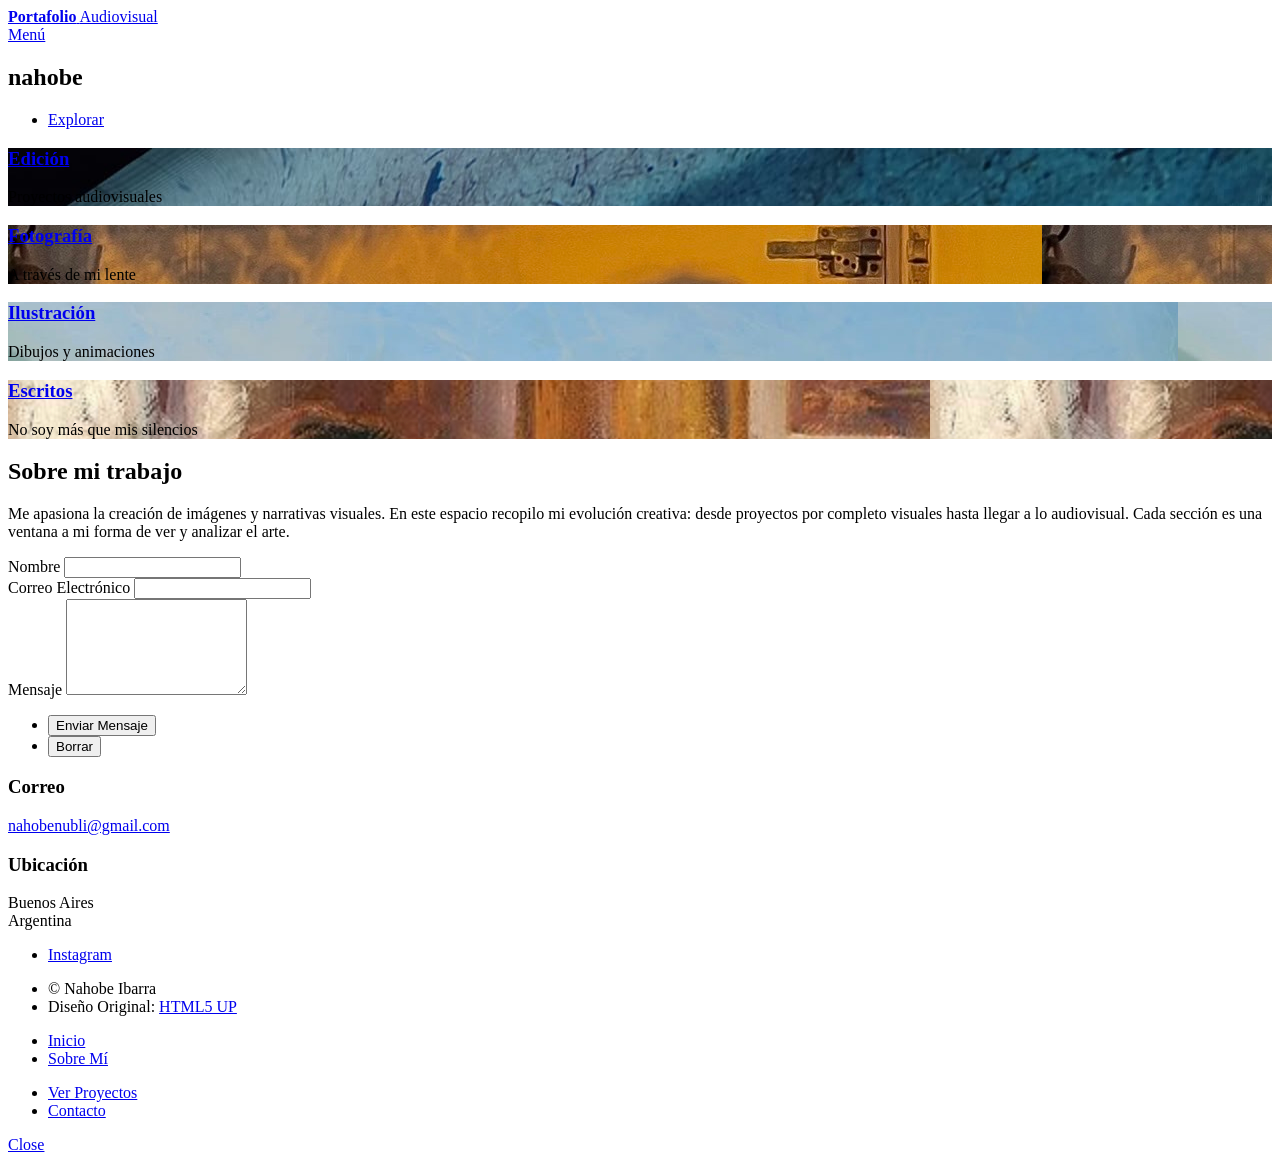
==== index.html @ c8294c48 "arregle formulario de correo" ====
<!DOCTYPE HTML>
<!--
    Forty by HTML5 UP
    html5up.net | @ajlkn
    Free for personal and commercial use under the CCA 3.0 license (html5up.net/license)
-->
<html>
    <head>
        <title>Nahobe - Portafolio</title>
        <meta charset="utf-8" />
        <meta name="viewport" content="width=device-width, initial-scale=1, user-scalable=no" />
        <link rel="stylesheet" href="assets/css/main.css" />
        <noscript><link rel="stylesheet" href="assets/css/noscript.css" /></noscript>
    </head>
    <body class="is-preload">

        <!-- Wrapper -->
            <div id="wrapper">

                <!-- Header -->
                    <header id="header" class="alt">
                        <a href="index.html" class="logo"><strong>Portafolio</strong> <span>Audiovisual</span></a>
                        <nav>
                            <a href="#menu">Menú</a>
                        </nav>
                    </header>

                <!-- Menu -->
                    <nav id="menu">
                        <ul class="links">
                            <li><a href="index.html">Inicio</a></li>
                    
                            <li><a href="sobre_mi.html">Sobre Mí</a></li>
            
                        </ul>
                        <ul class="actions stacked">
                            <li><a href="#" class="button primary fit">Ver Proyectos</a></li>
                            <li><a href="#contact" class="button fit">Contacto</a></li>
                        </ul>
                    </nav>

                <!-- Banner -->
                    <section id="banner" class="major">
                        <div class="inner">
                            <header class="major">
                                <h1>nahobe</h1>
                            </header>
                            <div class="content">
                                <ul class="actions">
                                    <li><a href="#one" class="button next scrolly">Explorar</a></li>
                                </ul>
                            </div>
                        </div>
                    </section>

                <!-- Main -->
                    <div id="main">

                        <!-- One -->
                            <section id="one" class="tiles">
                                <article>
                                    <span class="image">
                                        <img src="images/pic01.jpg" alt="" />
                                    </span>
                                    <header class="major">
                                        <h3><a href="edicion.html" class="link">Edición</a></h3>
                                        <p>Proyectos audiovisuales</p>
                                    </header>
                                </article>
                                <article>
                                    <span class="image">
                                        <img src="images/pic02.jpg" alt="" />
                                    </span>
                                    <header class="major">
                                        <h3><a href="fotografia.html" class="link">Fotografía</a></h3>
                                        <p>A través de mi lente</p>
                                    </header>
                                </article>
                                <article>
                                    <span class="image">
                                        <img src="images/pic03.jpg" alt="" />
                                    </span>
                                    <header class="major">
                                        <h3><a href="ilustracion.html" class="link">Ilustración</a></h3>
                                        <p>Dibujos y animaciones</p>
                                    </header>
                                </article>
                                <article>
                                    <span class="image">
                                        <img src="images/pic04.jpg" alt="" />
                                    </span>
                                    <header class="major">
                                        <h3><a href="escritos.html" class="link">Escritos</a></h3>
                                        <p>No soy más que mis silencios</p>
                                    </header>
                                </article>
                    
                            </section>

                        <!-- Two -->
                            <section id="two">
                                <div class="inner">
                                    <header class="major">
                                        <h2>Sobre mi trabajo</h2>
                                    </header>
                                    <p>Me apasiona la creación de imágenes y narrativas visuales. En este espacio recopilo mi evolución creativa: desde proyectos por completo visuales hasta llegar a lo audiovisual. Cada sección es una ventana a mi forma de ver y analizar el arte.</p>
        
                                </div>
                            </section>

                    </div>

                <!-- Contact -->
                    <section id="contact">
                        <div class="inner">
                            <section>
                                <form method="post" action="https://formsubmit.co/nahobenubli@gmail.com">
                                <form method="post" action="https://formsubmit.co/nahobenubli@gmail.com">
    
    <!-- Esta línea te redirige a tu página web después de enviar el mensaje -->
                                    <input type="hidden" name="_next" value="https://nahobe.github.io/nahobe/index.html">

    <!-- Opcional: Esta línea desactiva el molesto Captcha de "No soy un robot" -->
                                    <input type="hidden" name="_captcha" value="false">
        <!-- El resto de tus campos de Nombre, Correo y Mensaje siguen igual -->
                                    <div class="fields">
                                        <div class="field half">
                                            <label for="name">Nombre</label>
                                            <input type="text" name="name" id="name" />
                                        </div>
                                        <div class="field half">
                                            <label for="email">Correo Electrónico</label>
                                            <input type="text" name="email" id="email" />
                                        </div>
                                        <div class="field">
                                            <label for="message">Mensaje</label>
                                            <textarea name="message" id="message" rows="6"></textarea>
                                        </div>
                                    </div>
                                    <ul class="actions">
                                        <li><input type="submit" value="Enviar Mensaje" class="primary" /></li>
                                        <li><input type="reset" value="Borrar" /></li>
                                    </ul>
                                </form>
                            </section>
                            <section class="split">
                                <section>
                                    <div class="contact-method">
                                        <span class="icon solid alt fa-envelope"></span>
                                        <h3>Correo</h3>
                                        <a href="#">nahobenubli@gmail.com</a>
                                    </div>
                                </section>
                
                                <section>
                                    <div class="contact-method">
                                        <span class="icon solid alt fa-home"></span>
                                        <h3>Ubicación</h3>
                                        <span>Buenos Aires<br />
                                        Argentina</span>
                                    </div>
                                </section>
                            </section>
                        </div>
                    </section>

                <!-- Footer -->
                    <footer id="footer">
                        <div class="inner">
                            <ul class="icons">
                                <li><a href="https://www.instagram.com/bitarchiven" class="icon brands alt fa-instagram"><span class="label">Instagram</span></a></li>
                            
                            </ul>
                            <ul class="copyright">
                                <li>&copy; Nahobe Ibarra</li><li>Diseño Original: <a href="https://html5up.net">HTML5 UP</a></li>
                            </ul>
                        </div>
                    </footer>

            </div>

        <!-- Scripts -->
            <script src="assets/js/jquery.min.js"></script>
            <script src="assets/js/jquery.scrolly.min.js"></script>
            <script src="assets/js/jquery.scrollex.min.js"></script>
            <script src="assets/js/browser.min.js"></script>
            <script src="assets/js/breakpoints.min.js"></script>
            <script src="assets/js/util.js"></script>
            <script src="assets/js/main.js"></script>

    </body>
</html>
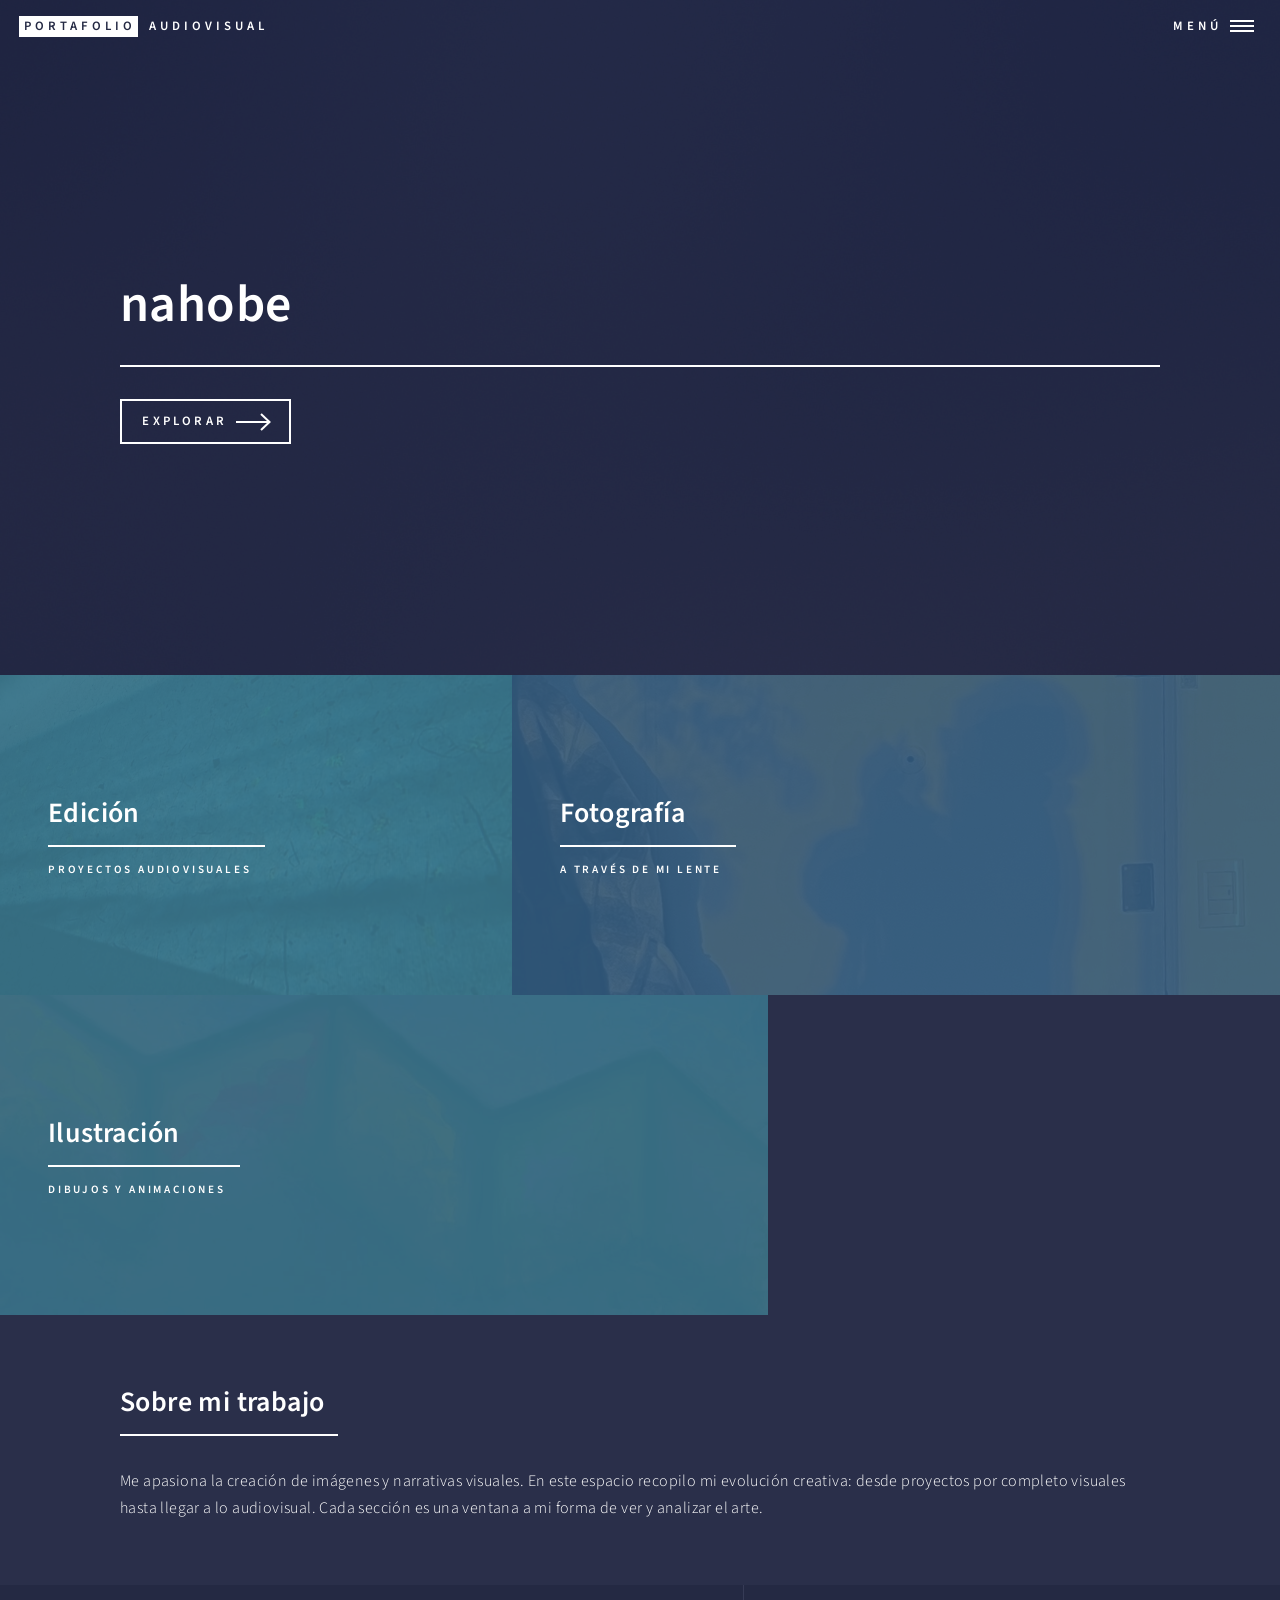
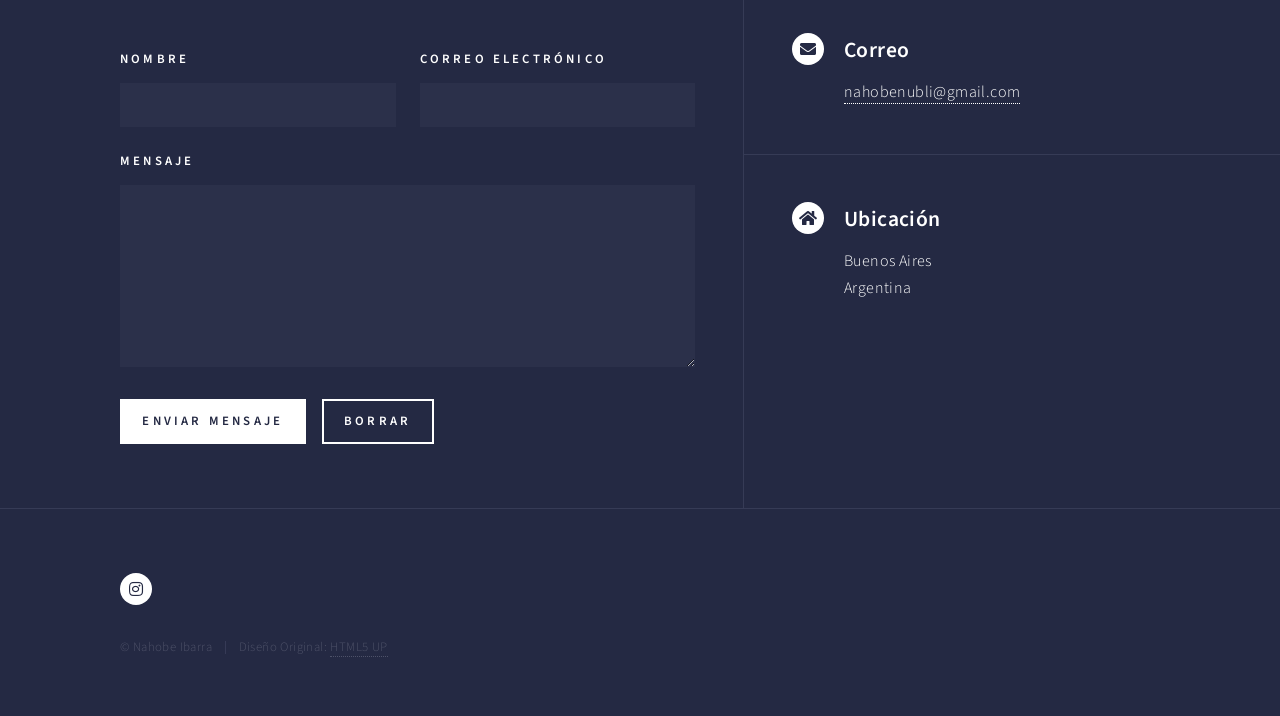
==== commit af1645c2: "Hide Escritos, remove gallery text descriptions, add Drive buttons to Edicion" ====
--- a/index.html
+++ b/index.html
@@ -9,6 +9,17 @@
         <title>Nahobe - Portafolio</title>
         <meta charset="utf-8" />
         <meta name="viewport" content="width=device-width, initial-scale=1, user-scalable=no" />
+                <!-- SEO y Open Graph Meta Tags -->
+        <meta name="description" content="Portafolio audiovisual de Nahobe Ibarra. Explorando la creación de imágenes y narrativas visuales a través de la fotografía, edición, ilustración y escritura." />
+        <meta property="og:title" content="Nahobe - Portafolio Audiovisual" />
+        <meta property="og:description" content="Descubre el trabajo de Nahobe Ibarra: Fotografía, Montaje, Ilustración y Textos personales." />
+        <meta property="og:image" content="https://nahobe.github.io/nahobe/images/banner.jpg" />
+        <meta property="og:url" content="https://nahobe.github.io/nahobe/" />
+        <meta property="og:type" content="website" />
+        <meta name="twitter:card" content="summary_large_image" />
+        <meta name="twitter:title" content="Nahobe - Portafolio" />
+        <meta name="twitter:description" content="Descubre el trabajo audiovisual y artístico de Nahobe Ibarra." />
+        <meta name="twitter:image" content="https://nahobe.github.io/nahobe/images/banner.jpg" />
         <link rel="stylesheet" href="assets/css/main.css" />
         <noscript><link rel="stylesheet" href="assets/css/noscript.css" /></noscript>
     </head>
@@ -85,15 +96,7 @@
                                         <p>Dibujos y animaciones</p>
                                     </header>
                                 </article>
-                                <article>
-                                    <span class="image">
-                                        <img src="images/pic04.jpg" alt="" />
-                                    </span>
-                                    <header class="major">
-                                        <h3><a href="escritos.html" class="link">Escritos</a></h3>
-                                        <p>No soy más que mis silencios</p>
-                                    </header>
-                                </article>
+
                     
                             </section>
 
@@ -115,7 +118,6 @@
                         <div class="inner">
                             <section>
                                 <form method="post" action="https://formsubmit.co/nahobenubli@gmail.com">
-                                <form method="post" action="https://formsubmit.co/nahobenubli@gmail.com">
     
     <!-- Esta línea te redirige a tu página web después de enviar el mensaje -->
                                     <input type="hidden" name="_next" value="https://nahobe.github.io/nahobe/index.html">
@@ -130,7 +132,7 @@
                                         </div>
                                         <div class="field half">
                                             <label for="email">Correo Electrónico</label>
-                                            <input type="text" name="email" id="email" />
+                                            <input type="email" name="email" id="email" />
                                         </div>
                                         <div class="field">
                                             <label for="message">Mensaje</label>
--- a/assets/css/noscript.css
+++ b/assets/css/noscript.css
@@ -0,0 +1,2 @@
+body.is-preload #banner:after{opacity:0.85}body.is-preload #banner>.inner{-moz-filter:none;-webkit-filter:none;-ms-filter:none;filter:none;-moz-transform:none;-webkit-transform:none;-ms-transform:none;transform:none;opacity:1}
+/*# sourceMappingURL=noscript.css.map */
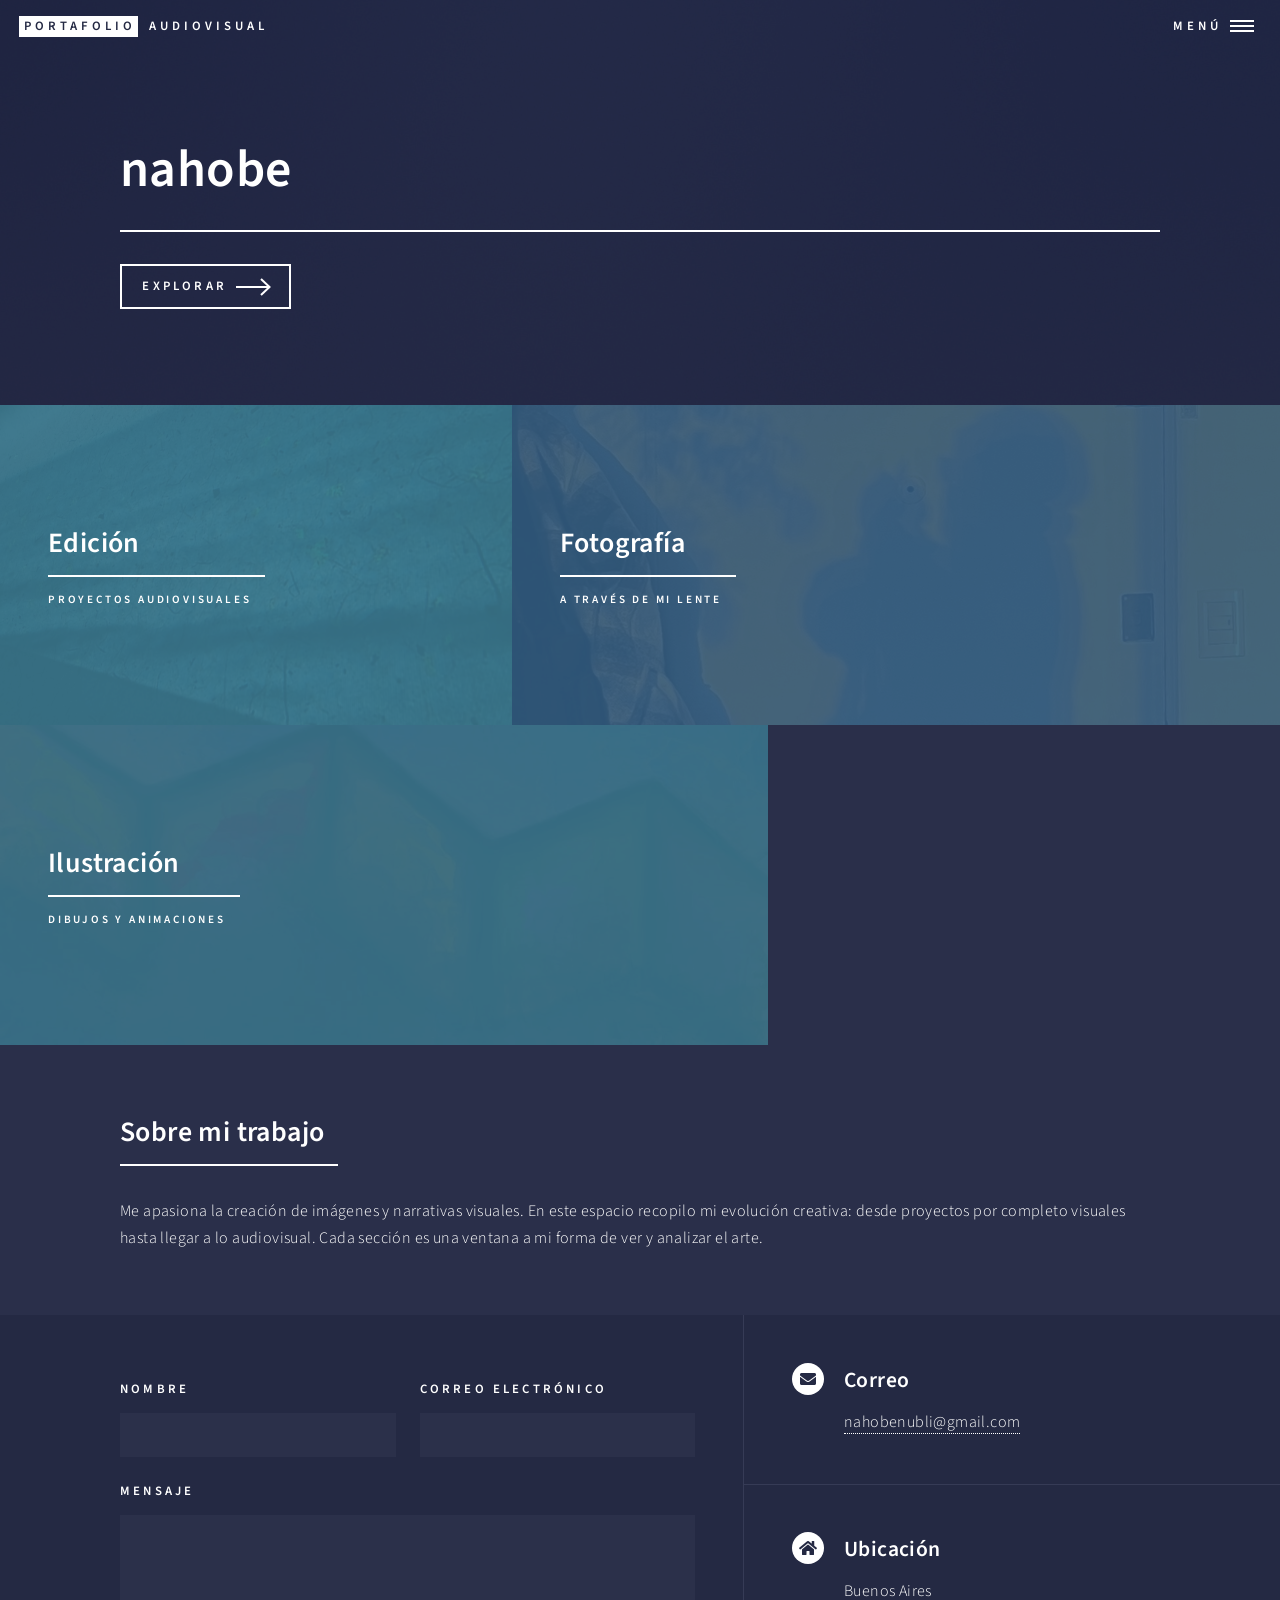
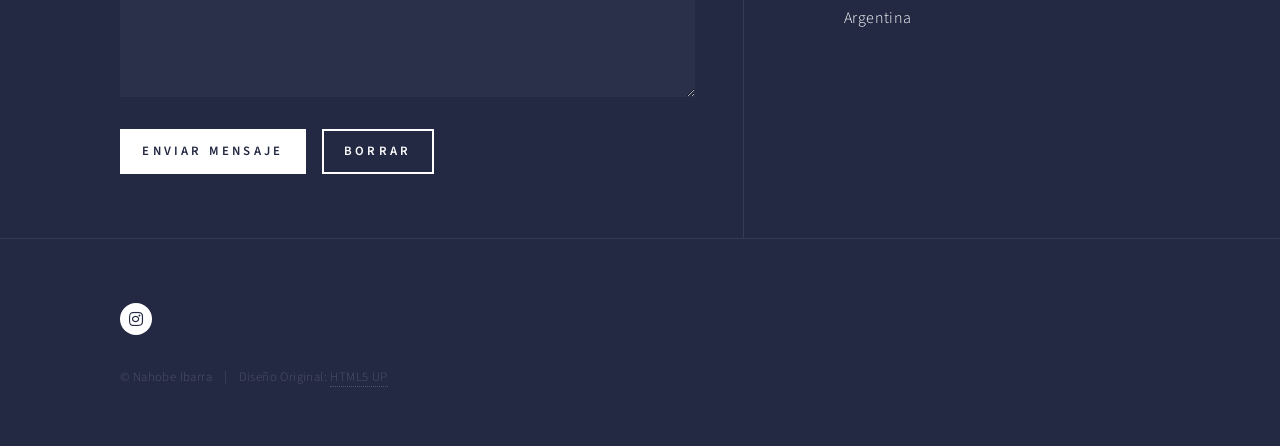
==== commit f4b25f47: "Arreglar navegación, quitar sección Escritos y optimizar imágenes Navegación: - Menú con las tres se" ====
--- a/index.html
+++ b/index.html
@@ -1,194 +1,195 @@
-<!DOCTYPE HTML>
-<!--
-    Forty by HTML5 UP
-    html5up.net | @ajlkn
-    Free for personal and commercial use under the CCA 3.0 license (html5up.net/license)
--->
-<html>
-    <head>
-        <title>Nahobe - Portafolio</title>
-        <meta charset="utf-8" />
-        <meta name="viewport" content="width=device-width, initial-scale=1, user-scalable=no" />
-                <!-- SEO y Open Graph Meta Tags -->
-        <meta name="description" content="Portafolio audiovisual de Nahobe Ibarra. Explorando la creación de imágenes y narrativas visuales a través de la fotografía, edición, ilustración y escritura." />
-        <meta property="og:title" content="Nahobe - Portafolio Audiovisual" />
-        <meta property="og:description" content="Descubre el trabajo de Nahobe Ibarra: Fotografía, Montaje, Ilustración y Textos personales." />
-        <meta property="og:image" content="https://nahobe.github.io/nahobe/images/banner.jpg" />
-        <meta property="og:url" content="https://nahobe.github.io/nahobe/" />
-        <meta property="og:type" content="website" />
-        <meta name="twitter:card" content="summary_large_image" />
-        <meta name="twitter:title" content="Nahobe - Portafolio" />
-        <meta name="twitter:description" content="Descubre el trabajo audiovisual y artístico de Nahobe Ibarra." />
-        <meta name="twitter:image" content="https://nahobe.github.io/nahobe/images/banner.jpg" />
-        <link rel="stylesheet" href="assets/css/main.css" />
-        <noscript><link rel="stylesheet" href="assets/css/noscript.css" /></noscript>
-    </head>
-    <body class="is-preload">
-
-        <!-- Wrapper -->
-            <div id="wrapper">
-
-                <!-- Header -->
-                    <header id="header" class="alt">
-                        <a href="index.html" class="logo"><strong>Portafolio</strong> <span>Audiovisual</span></a>
-                        <nav>
-                            <a href="#menu">Menú</a>
-                        </nav>
-                    </header>
-
-                <!-- Menu -->
-                    <nav id="menu">
-                        <ul class="links">
-                            <li><a href="index.html">Inicio</a></li>
-                    
-                            <li><a href="sobre_mi.html">Sobre Mí</a></li>
-            
-                        </ul>
-                        <ul class="actions stacked">
-                            <li><a href="#" class="button primary fit">Ver Proyectos</a></li>
-                            <li><a href="#contact" class="button fit">Contacto</a></li>
-                        </ul>
-                    </nav>
-
-                <!-- Banner -->
-                    <section id="banner" class="major">
-                        <div class="inner">
-                            <header class="major">
-                                <h1>nahobe</h1>
-                            </header>
-                            <div class="content">
-                                <ul class="actions">
-                                    <li><a href="#one" class="button next scrolly">Explorar</a></li>
-                                </ul>
-                            </div>
-                        </div>
-                    </section>
-
-                <!-- Main -->
-                    <div id="main">
-
-                        <!-- One -->
-                            <section id="one" class="tiles">
-                                <article>
-                                    <span class="image">
-                                        <img src="images/pic01.jpg" alt="" />
-                                    </span>
-                                    <header class="major">
-                                        <h3><a href="edicion.html" class="link">Edición</a></h3>
-                                        <p>Proyectos audiovisuales</p>
-                                    </header>
-                                </article>
-                                <article>
-                                    <span class="image">
-                                        <img src="images/pic02.jpg" alt="" />
-                                    </span>
-                                    <header class="major">
-                                        <h3><a href="fotografia.html" class="link">Fotografía</a></h3>
-                                        <p>A través de mi lente</p>
-                                    </header>
-                                </article>
-                                <article>
-                                    <span class="image">
-                                        <img src="images/pic03.jpg" alt="" />
-                                    </span>
-                                    <header class="major">
-                                        <h3><a href="ilustracion.html" class="link">Ilustración</a></h3>
-                                        <p>Dibujos y animaciones</p>
-                                    </header>
-                                </article>
-
-                    
-                            </section>
-
-                        <!-- Two -->
-                            <section id="two">
-                                <div class="inner">
-                                    <header class="major">
-                                        <h2>Sobre mi trabajo</h2>
-                                    </header>
-                                    <p>Me apasiona la creación de imágenes y narrativas visuales. En este espacio recopilo mi evolución creativa: desde proyectos por completo visuales hasta llegar a lo audiovisual. Cada sección es una ventana a mi forma de ver y analizar el arte.</p>
-        
-                                </div>
-                            </section>
-
-                    </div>
-
-                <!-- Contact -->
-                    <section id="contact">
-                        <div class="inner">
-                            <section>
-                                <form method="post" action="https://formsubmit.co/nahobenubli@gmail.com">
-    
-    <!-- Esta línea te redirige a tu página web después de enviar el mensaje -->
-                                    <input type="hidden" name="_next" value="https://nahobe.github.io/nahobe/index.html">
-
-    <!-- Opcional: Esta línea desactiva el molesto Captcha de "No soy un robot" -->
-                                    <input type="hidden" name="_captcha" value="false">
-        <!-- El resto de tus campos de Nombre, Correo y Mensaje siguen igual -->
-                                    <div class="fields">
-                                        <div class="field half">
-                                            <label for="name">Nombre</label>
-                                            <input type="text" name="name" id="name" />
-                                        </div>
-                                        <div class="field half">
-                                            <label for="email">Correo Electrónico</label>
-                                            <input type="email" name="email" id="email" />
-                                        </div>
-                                        <div class="field">
-                                            <label for="message">Mensaje</label>
-                                            <textarea name="message" id="message" rows="6"></textarea>
-                                        </div>
-                                    </div>
-                                    <ul class="actions">
-                                        <li><input type="submit" value="Enviar Mensaje" class="primary" /></li>
-                                        <li><input type="reset" value="Borrar" /></li>
-                                    </ul>
-                                </form>
-                            </section>
-                            <section class="split">
-                                <section>
-                                    <div class="contact-method">
-                                        <span class="icon solid alt fa-envelope"></span>
-                                        <h3>Correo</h3>
-                                        <a href="#">nahobenubli@gmail.com</a>
-                                    </div>
-                                </section>
-                
-                                <section>
-                                    <div class="contact-method">
-                                        <span class="icon solid alt fa-home"></span>
-                                        <h3>Ubicación</h3>
-                                        <span>Buenos Aires<br />
-                                        Argentina</span>
-                                    </div>
-                                </section>
-                            </section>
-                        </div>
-                    </section>
-
-                <!-- Footer -->
-                    <footer id="footer">
-                        <div class="inner">
-                            <ul class="icons">
-                                <li><a href="https://www.instagram.com/bitarchiven" class="icon brands alt fa-instagram"><span class="label">Instagram</span></a></li>
-                            
-                            </ul>
-                            <ul class="copyright">
-                                <li>&copy; Nahobe Ibarra</li><li>Diseño Original: <a href="https://html5up.net">HTML5 UP</a></li>
-                            </ul>
-                        </div>
-                    </footer>
-
-            </div>
-
-        <!-- Scripts -->
-            <script src="assets/js/jquery.min.js"></script>
-            <script src="assets/js/jquery.scrolly.min.js"></script>
-            <script src="assets/js/jquery.scrollex.min.js"></script>
-            <script src="assets/js/browser.min.js"></script>
-            <script src="assets/js/breakpoints.min.js"></script>
-            <script src="assets/js/util.js"></script>
-            <script src="assets/js/main.js"></script>
-
-    </body>
+<!DOCTYPE HTML>
+<!--
+    Forty by HTML5 UP
+    html5up.net | @ajlkn
+    Free for personal and commercial use under the CCA 3.0 license (html5up.net/license)
+-->
+<html>
+    <head>
+        <title>Nahobe - Portafolio</title>
+        <meta charset="utf-8" />
+        <meta name="viewport" content="width=device-width, initial-scale=1, user-scalable=no" />
+                <!-- SEO y Open Graph Meta Tags -->
+        <meta name="description" content="Portafolio audiovisual de Nahobe Ibarra. Explorando la creación de imágenes y narrativas visuales a través de la fotografía, edición e ilustración." />
+        <meta property="og:title" content="Nahobe - Portafolio Audiovisual" />
+        <meta property="og:description" content="Descubre el trabajo de Nahobe Ibarra: Fotografía, Montaje e Ilustración." />
+        <meta property="og:image" content="https://nahobe.github.io/nahobe/images/banner.jpg" />
+        <meta property="og:url" content="https://nahobe.github.io/nahobe/" />
+        <meta property="og:type" content="website" />
+        <meta name="twitter:card" content="summary_large_image" />
+        <meta name="twitter:title" content="Nahobe - Portafolio" />
+        <meta name="twitter:description" content="Descubre el trabajo audiovisual y artístico de Nahobe Ibarra." />
+        <meta name="twitter:image" content="https://nahobe.github.io/nahobe/images/banner.jpg" />
+        <link rel="stylesheet" href="assets/css/main.css" />
+        <noscript><link rel="stylesheet" href="assets/css/noscript.css" /></noscript>
+    </head>
+    <body class="is-preload">
+
+        <!-- Wrapper -->
+            <div id="wrapper">
+
+                <!-- Header -->
+                    <header id="header" class="alt">
+                        <a href="index.html" class="logo"><strong>Portafolio</strong> <span>Audiovisual</span></a>
+                        <nav>
+                            <a href="#menu">Menú</a>
+                        </nav>
+                    </header>
+
+                <!-- Menu -->
+                    <nav id="menu">
+                        <ul class="links">
+                            <li><a href="index.html">Inicio</a></li>
+                            <li><a href="edicion.html">Edición</a></li>
+                            <li><a href="fotografia.html">Fotografía</a></li>
+                            <li><a href="ilustracion.html">Ilustración</a></li>
+                            <li><a href="sobre_mi.html">Sobre Mí</a></li>
+                        </ul>
+                        <ul class="actions stacked">
+                            <li><a href="#one" class="button primary fit">Ver Proyectos</a></li>
+                            <li><a href="#contact" class="button fit">Contacto</a></li>
+                        </ul>
+                    </nav>
+
+                <!-- Banner -->
+                    <section id="banner" class="major">
+                        <div class="inner">
+                            <header class="major">
+                                <h1>nahobe</h1>
+                            </header>
+                            <div class="content">
+                                <ul class="actions">
+                                    <li><a href="#one" class="button next scrolly">Explorar</a></li>
+                                </ul>
+                            </div>
+                        </div>
+                    </section>
+
+                <!-- Main -->
+                    <div id="main">
+
+                        <!-- One -->
+                            <section id="one" class="tiles">
+                                <article>
+                                    <span class="image">
+                                        <img loading="lazy" src="images/pic01.jpg" alt="" />
+                                    </span>
+                                    <header class="major">
+                                        <h3><a href="edicion.html" class="link">Edición</a></h3>
+                                        <p>Proyectos audiovisuales</p>
+                                    </header>
+                                </article>
+                                <article>
+                                    <span class="image">
+                                        <img loading="lazy" src="images/pic02.jpg" alt="" />
+                                    </span>
+                                    <header class="major">
+                                        <h3><a href="fotografia.html" class="link">Fotografía</a></h3>
+                                        <p>A través de mi lente</p>
+                                    </header>
+                                </article>
+                                <article>
+                                    <span class="image">
+                                        <img loading="lazy" src="images/pic03.jpg" alt="" />
+                                    </span>
+                                    <header class="major">
+                                        <h3><a href="ilustracion.html" class="link">Ilustración</a></h3>
+                                        <p>Dibujos y animaciones</p>
+                                    </header>
+                                </article>
+
+                    
+                            </section>
+
+                        <!-- Two -->
+                            <section id="two">
+                                <div class="inner">
+                                    <header class="major">
+                                        <h2>Sobre mi trabajo</h2>
+                                    </header>
+                                    <p>Me apasiona la creación de imágenes y narrativas visuales. En este espacio recopilo mi evolución creativa: desde proyectos por completo visuales hasta llegar a lo audiovisual. Cada sección es una ventana a mi forma de ver y analizar el arte.</p>
+        
+                                </div>
+                            </section>
+
+                    </div>
+
+                <!-- Contact -->
+                    <section id="contact">
+                        <div class="inner">
+                            <section>
+                                <form method="post" action="https://formsubmit.co/nahobenubli@gmail.com">
+    
+    <!-- Esta línea te redirige a tu página web después de enviar el mensaje -->
+                                    <input type="hidden" name="_next" value="https://nahobe.github.io/nahobe/index.html">
+
+    <!-- Opcional: Esta línea desactiva el molesto Captcha de "No soy un robot" -->
+                                    <input type="hidden" name="_captcha" value="false">
+        <!-- El resto de tus campos de Nombre, Correo y Mensaje siguen igual -->
+                                    <div class="fields">
+                                        <div class="field half">
+                                            <label for="name">Nombre</label>
+                                            <input type="text" name="name" id="name" />
+                                        </div>
+                                        <div class="field half">
+                                            <label for="email">Correo Electrónico</label>
+                                            <input type="email" name="email" id="email" />
+                                        </div>
+                                        <div class="field">
+                                            <label for="message">Mensaje</label>
+                                            <textarea name="message" id="message" rows="6"></textarea>
+                                        </div>
+                                    </div>
+                                    <ul class="actions">
+                                        <li><input type="submit" value="Enviar Mensaje" class="primary" /></li>
+                                        <li><input type="reset" value="Borrar" /></li>
+                                    </ul>
+                                </form>
+                            </section>
+                            <section class="split">
+                                <section>
+                                    <div class="contact-method">
+                                        <span class="icon solid alt fa-envelope"></span>
+                                        <h3>Correo</h3>
+                                        <a href="mailto:nahobenubli@gmail.com">nahobenubli@gmail.com</a>
+                                    </div>
+                                </section>
+                
+                                <section>
+                                    <div class="contact-method">
+                                        <span class="icon solid alt fa-home"></span>
+                                        <h3>Ubicación</h3>
+                                        <span>Buenos Aires<br />
+                                        Argentina</span>
+                                    </div>
+                                </section>
+                            </section>
+                        </div>
+                    </section>
+
+                <!-- Footer -->
+                    <footer id="footer">
+                        <div class="inner">
+                            <ul class="icons">
+                                <li><a href="https://www.instagram.com/bitarchiven" class="icon brands alt fa-instagram"><span class="label">Instagram</span></a></li>
+                            
+                            </ul>
+                            <ul class="copyright">
+                                <li>&copy; Nahobe Ibarra</li><li>Diseño Original: <a href="https://html5up.net">HTML5 UP</a></li>
+                            </ul>
+                        </div>
+                    </footer>
+
+            </div>
+
+        <!-- Scripts -->
+            <script src="assets/js/jquery.min.js"></script>
+            <script src="assets/js/jquery.scrolly.min.js"></script>
+            <script src="assets/js/jquery.scrollex.min.js"></script>
+            <script src="assets/js/browser.min.js"></script>
+            <script src="assets/js/breakpoints.min.js"></script>
+            <script src="assets/js/util.js"></script>
+            <script src="assets/js/main.js"></script>
+
+    </body>
 </html>
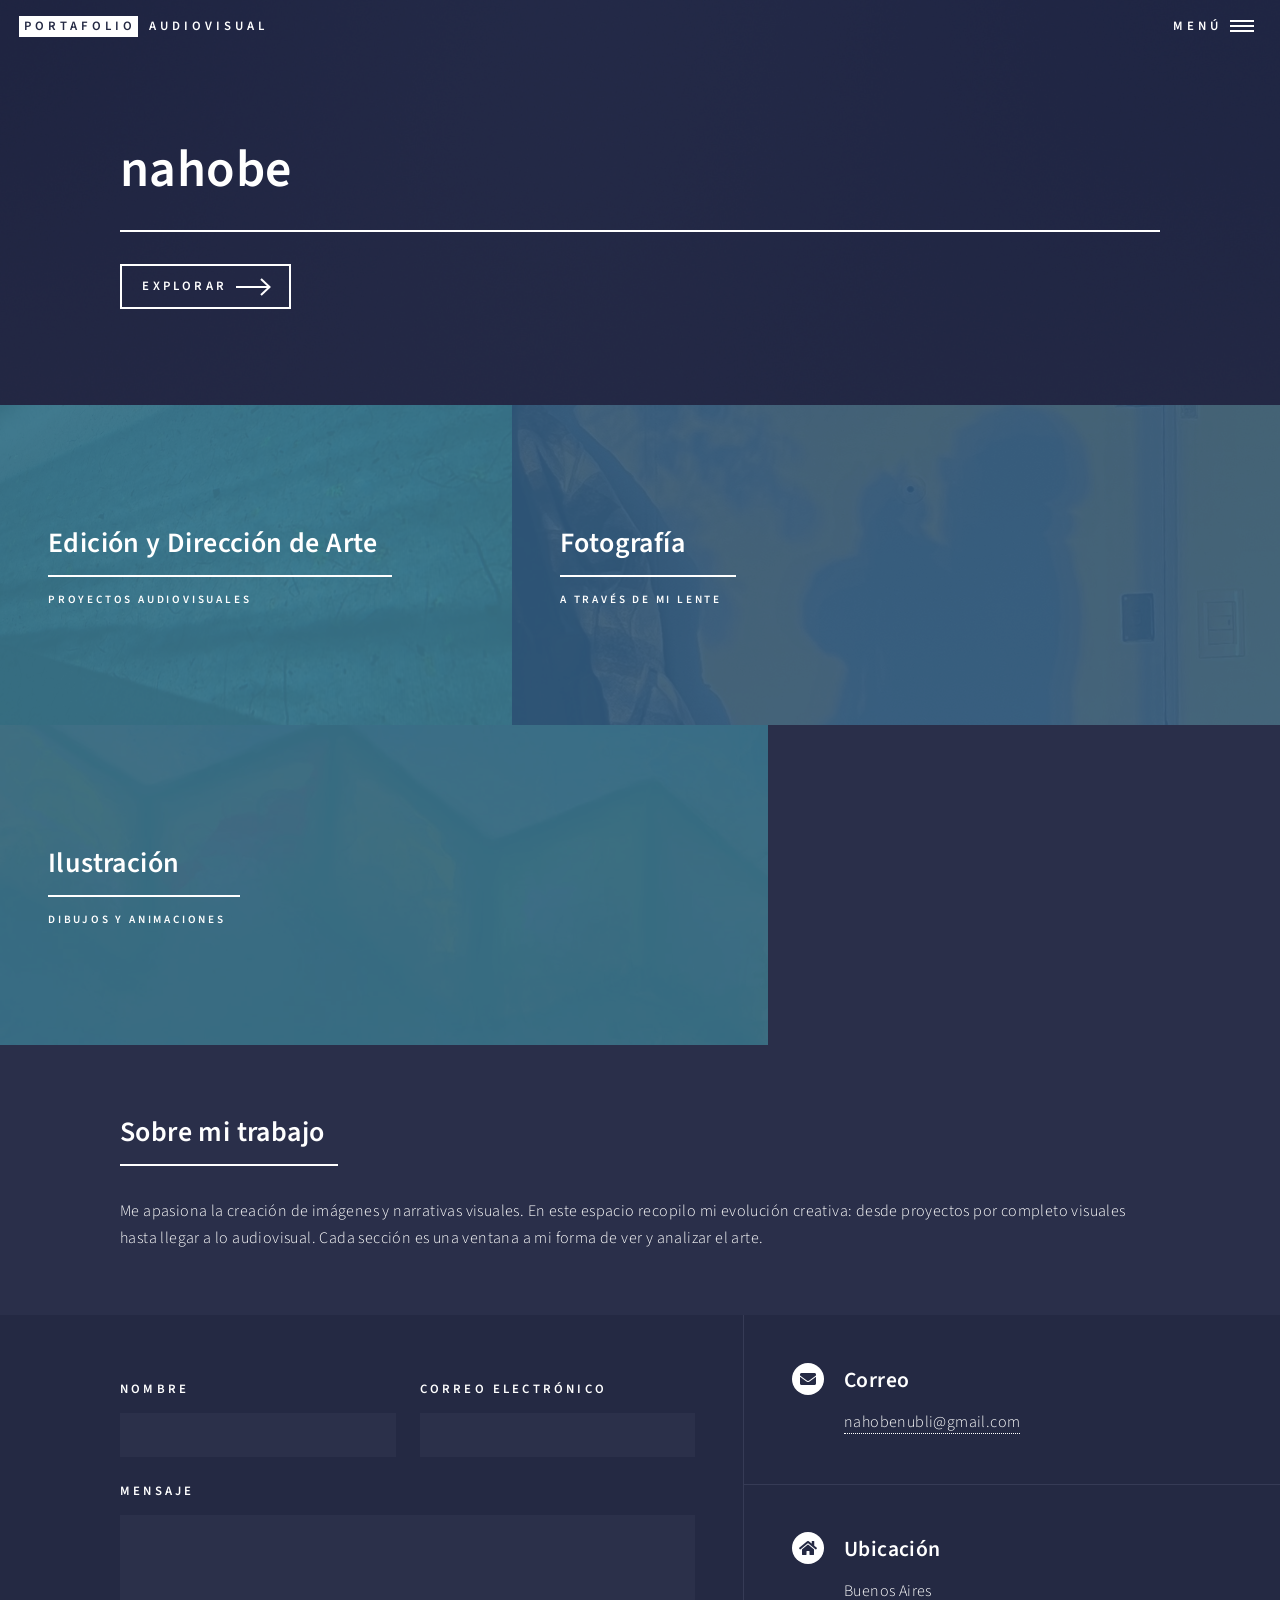
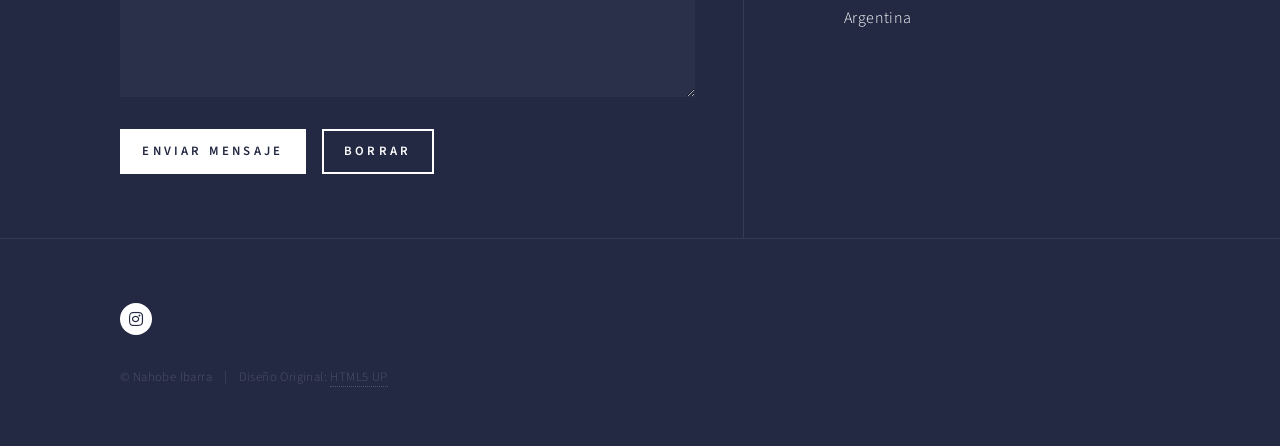
==== commit 0b9a87c5: "Actualiza sección de edición y dirección de arte con videos de Vimeo" ====
--- a/index.html
+++ b/index.html
@@ -4,23 +4,27 @@
     html5up.net | @ajlkn
     Free for personal and commercial use under the CCA 3.0 license (html5up.net/license)
 -->
-<html>
+<html lang="es">
     <head>
-        <title>Nahobe - Portafolio</title>
+        <title>Nahobe Ibarra — Portafolio Audiovisual</title>
         <meta charset="utf-8" />
-        <meta name="viewport" content="width=device-width, initial-scale=1, user-scalable=no" />
+        <meta name="viewport" content="width=device-width, initial-scale=1" />
                 <!-- SEO y Open Graph Meta Tags -->
-        <meta name="description" content="Portafolio audiovisual de Nahobe Ibarra. Explorando la creación de imágenes y narrativas visuales a través de la fotografía, edición e ilustración." />
-        <meta property="og:title" content="Nahobe - Portafolio Audiovisual" />
-        <meta property="og:description" content="Descubre el trabajo de Nahobe Ibarra: Fotografía, Montaje e Ilustración." />
+        <meta name="description" content="Portafolio audiovisual de Nahobe Ibarra: edición, fotografía e ilustración. La creación de imágenes y narrativas visuales." />
+        <meta property="og:title" content="Nahobe Ibarra — Portafolio Audiovisual" />
+        <meta property="og:description" content="Portafolio audiovisual de Nahobe Ibarra: edición, fotografía e ilustración. La creación de imágenes y narrativas visuales." />
         <meta property="og:image" content="https://nahobe.github.io/nahobe/images/banner.jpg" />
         <meta property="og:url" content="https://nahobe.github.io/nahobe/" />
         <meta property="og:type" content="website" />
         <meta name="twitter:card" content="summary_large_image" />
-        <meta name="twitter:title" content="Nahobe - Portafolio" />
-        <meta name="twitter:description" content="Descubre el trabajo audiovisual y artístico de Nahobe Ibarra." />
+        <meta name="twitter:title" content="Nahobe Ibarra — Portafolio Audiovisual" />
+        <meta name="twitter:description" content="Portafolio audiovisual de Nahobe Ibarra: edición, fotografía e ilustración. La creación de imágenes y narrativas visuales." />
         <meta name="twitter:image" content="https://nahobe.github.io/nahobe/images/banner.jpg" />
+        <link rel="icon" href="favicon.svg" type="image/svg+xml" />
+        <link rel="alternate icon" href="favicon.png" sizes="32x32" />
+        <link rel="apple-touch-icon" href="apple-touch-icon.png" />
         <link rel="stylesheet" href="assets/css/main.css" />
+        <link rel="stylesheet" href="assets/css/personalizado.css" />
         <noscript><link rel="stylesheet" href="assets/css/noscript.css" /></noscript>
     </head>
     <body class="is-preload">
@@ -40,7 +44,7 @@
                     <nav id="menu">
                         <ul class="links">
                             <li><a href="index.html">Inicio</a></li>
-                            <li><a href="edicion.html">Edición</a></li>
+                            <li><a href="edicion.html">Edición y Dirección de Arte</a></li>
                             <li><a href="fotografia.html">Fotografía</a></li>
                             <li><a href="ilustracion.html">Ilustración</a></li>
                             <li><a href="sobre_mi.html">Sobre Mí</a></li>
@@ -72,16 +76,16 @@
                             <section id="one" class="tiles">
                                 <article>
                                     <span class="image">
-                                        <img loading="lazy" src="images/pic01.jpg" alt="" />
+                                        <img loading="lazy" src="images/pic01.jpg" alt="Fotograma de un proyecto de edición" />
                                     </span>
                                     <header class="major">
-                                        <h3><a href="edicion.html" class="link">Edición</a></h3>
+                                        <h3><a href="edicion.html" class="link">Edición y Dirección de Arte</a></h3>
                                         <p>Proyectos audiovisuales</p>
                                     </header>
                                 </article>
                                 <article>
                                     <span class="image">
-                                        <img loading="lazy" src="images/pic02.jpg" alt="" />
+                                        <img loading="lazy" src="images/pic02.jpg" alt="Fotografía del portafolio" />
                                     </span>
                                     <header class="major">
                                         <h3><a href="fotografia.html" class="link">Fotografía</a></h3>
@@ -90,7 +94,7 @@
                                 </article>
                                 <article>
                                     <span class="image">
-                                        <img loading="lazy" src="images/pic03.jpg" alt="" />
+                                        <img loading="lazy" src="images/pic03.jpg" alt="Ilustración del portafolio" />
                                     </span>
                                     <header class="major">
                                         <h3><a href="ilustracion.html" class="link">Ilustración</a></h3>
--- a/assets/css/personalizado.css
+++ b/assets/css/personalizado.css
@@ -0,0 +1,75 @@
+/* Ajustes propios del sitio.
+   No editar assets/css/main.css: se genera desde assets/sass y se pisa al recompilar. */
+
+/* El template define .image img { display: block } sin límite de ancho, así que
+   una foto se dibuja a su tamaño natural y estira la página. Red de seguridad
+   para cualquier imagen dentro de un .image que sea un bloque. */
+.image img {
+	max-width: 100%;
+	height: auto;
+}
+
+/* Reproductor destacado de la sección Edición. */
+#main > .featured-video > .inner {
+	max-width: 90em;
+	width: calc(100% - 4em);
+}
+
+.featured-video .video-wrapper {
+	background: #1f2338;
+	box-shadow: 0 1em 2em rgba(0, 0, 0, 0.2);
+	margin-left: auto;
+	margin-right: auto;
+	position: relative;
+	padding-bottom: 56.25%;
+	height: 0;
+	overflow: hidden;
+}
+
+.featured-video .video-wrapper iframe {
+	border: 0;
+	height: 100%;
+	left: 0;
+	position: absolute;
+	top: 0;
+	width: 100%;
+}
+
+.featured-video .actions {
+	margin-top: 1.5em;
+}
+
+@media screen and (max-width: 736px) {
+	#main > .featured-video > .inner {
+		width: calc(100% - 2em);
+	}
+}
+
+/* --- Foto de perfil de Sobre Mí ---
+   El .image del template es inline-block y se ajusta al contenido, con lo cual
+   un max-width en porcentaje sobre la imagen se resuelve de forma circular y no
+   la limita. Por eso el span lleva display:block y un ancho definido. */
+.perfil {
+	display: block;
+	max-width: 250px;
+}
+
+.perfil img {
+	display: block;
+	width: 100%;
+	height: auto;
+	border-radius: 8px;
+}
+
+@media screen and (max-width: 736px) {
+
+	/* Flotada dejaba renglones de una sola palabra junto a la foto.
+	   En pantallas angostas va centrada y el texto debajo. */
+	.perfil.image.left {
+		float: none;
+		margin: 0 auto 1.5em auto;
+		max-width: 220px;
+		top: 0;
+	}
+
+}
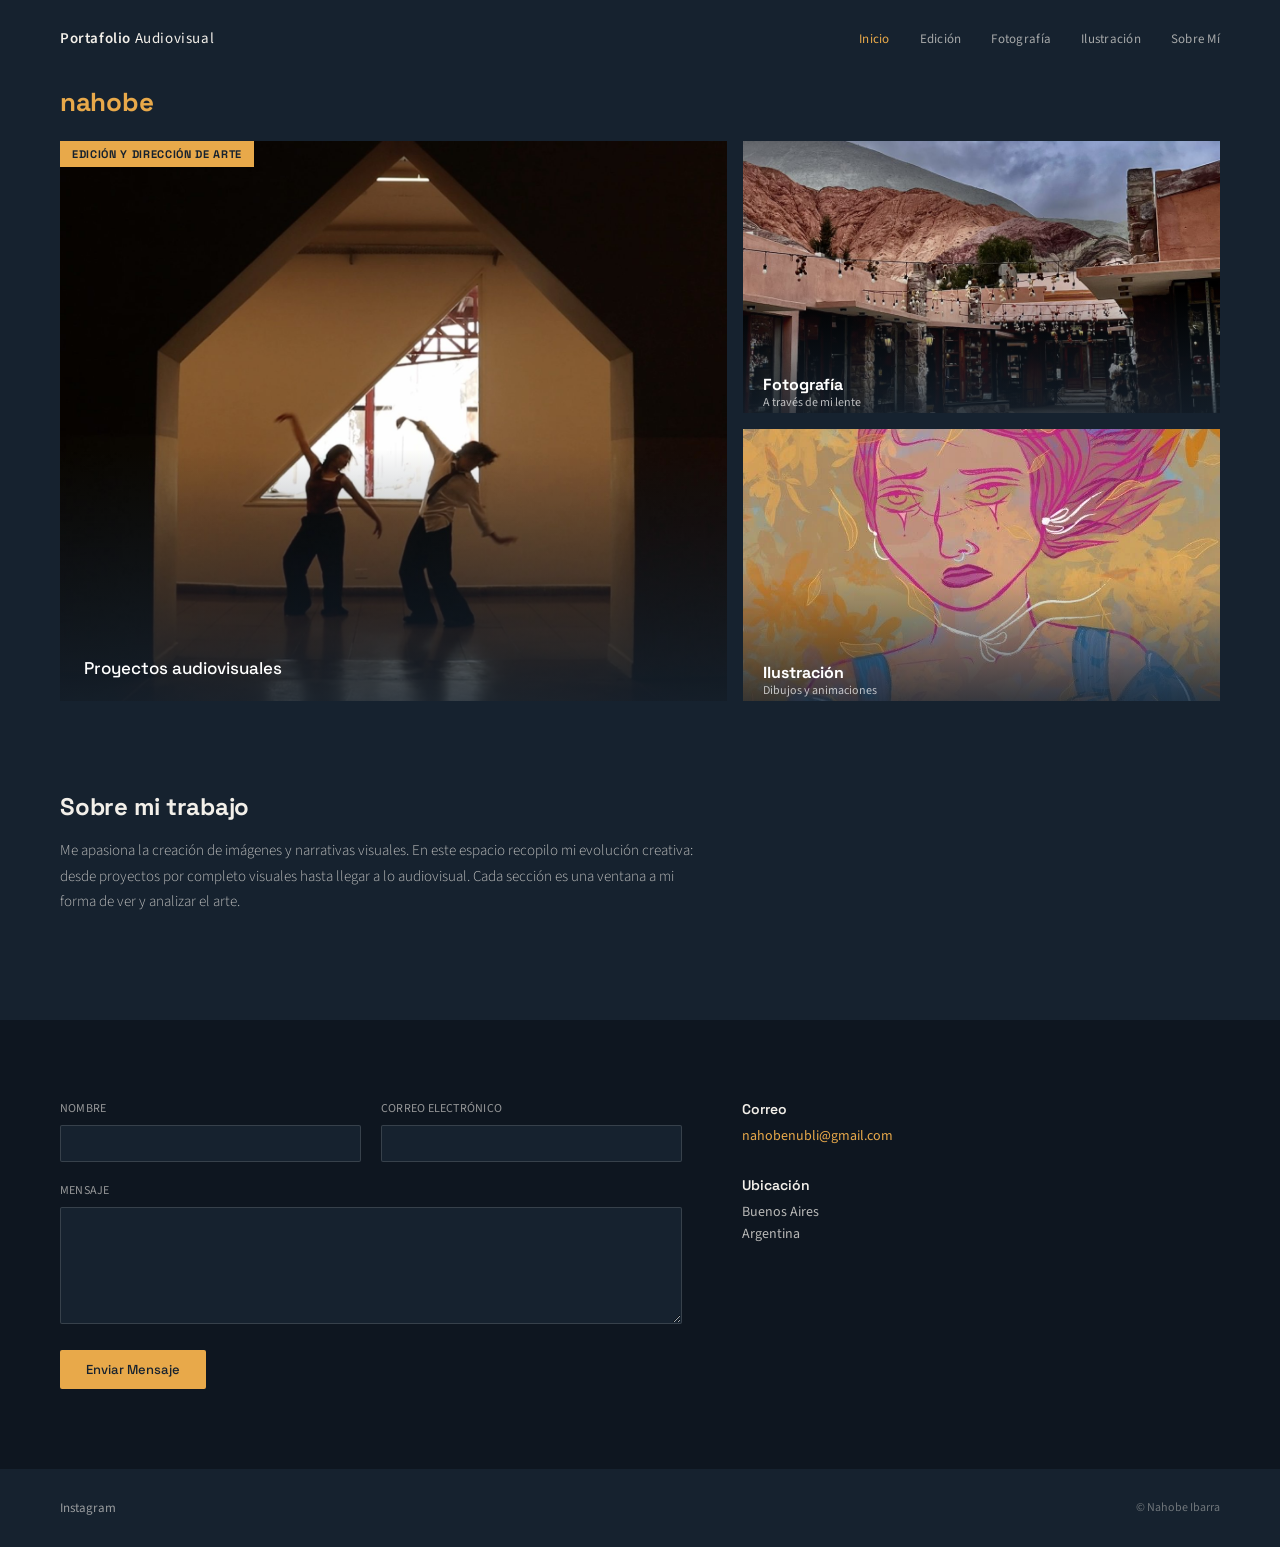
==== commit 4a6d7330: "Rediseñar el sitio con nueva dirección visual (grid asimétrico, fondo azul marino) Integra el redise" ====
--- a/index.html
+++ b/index.html
@@ -1,199 +1,110 @@
-<!DOCTYPE HTML>
-<!--
-    Forty by HTML5 UP
-    html5up.net | @ajlkn
-    Free for personal and commercial use under the CCA 3.0 license (html5up.net/license)
--->
+<!DOCTYPE html>
 <html lang="es">
-    <head>
-        <title>Nahobe Ibarra — Portafolio Audiovisual</title>
-        <meta charset="utf-8" />
-        <meta name="viewport" content="width=device-width, initial-scale=1" />
-                <!-- SEO y Open Graph Meta Tags -->
-        <meta name="description" content="Portafolio audiovisual de Nahobe Ibarra: edición, fotografía e ilustración. La creación de imágenes y narrativas visuales." />
-        <meta property="og:title" content="Nahobe Ibarra — Portafolio Audiovisual" />
-        <meta property="og:description" content="Portafolio audiovisual de Nahobe Ibarra: edición, fotografía e ilustración. La creación de imágenes y narrativas visuales." />
-        <meta property="og:image" content="https://nahobe.github.io/nahobe/images/banner.jpg" />
-        <meta property="og:url" content="https://nahobe.github.io/nahobe/" />
-        <meta property="og:type" content="website" />
-        <meta name="twitter:card" content="summary_large_image" />
-        <meta name="twitter:title" content="Nahobe Ibarra — Portafolio Audiovisual" />
-        <meta name="twitter:description" content="Portafolio audiovisual de Nahobe Ibarra: edición, fotografía e ilustración. La creación de imágenes y narrativas visuales." />
-        <meta name="twitter:image" content="https://nahobe.github.io/nahobe/images/banner.jpg" />
-        <link rel="icon" href="favicon.svg" type="image/svg+xml" />
-        <link rel="alternate icon" href="favicon.png" sizes="32x32" />
-        <link rel="apple-touch-icon" href="apple-touch-icon.png" />
-        <link rel="stylesheet" href="assets/css/main.css" />
-        <link rel="stylesheet" href="assets/css/personalizado.css" />
-        <noscript><link rel="stylesheet" href="assets/css/noscript.css" /></noscript>
-    </head>
-    <body class="is-preload">
+<head>
+<meta charset="utf-8">
+<meta name="viewport" content="width=device-width, initial-scale=1">
+<title>Nahobe Ibarra — Portafolio Audiovisual</title>
+<meta name="description" content="Portafolio audiovisual de Nahobe Ibarra: edición, fotografía e ilustración. La creación de imágenes y narrativas visuales.">
+<meta property="og:title" content="Nahobe Ibarra — Portafolio Audiovisual">
+<meta property="og:description" content="Portafolio audiovisual de Nahobe Ibarra: edición, fotografía e ilustración. La creación de imágenes y narrativas visuales.">
+<meta property="og:image" content="https://nahobe.github.io/nahobe/images/banner.jpg">
+<meta property="og:url" content="https://nahobe.github.io/nahobe/">
+<meta property="og:type" content="website">
+<meta name="twitter:card" content="summary_large_image">
+<meta name="twitter:title" content="Nahobe Ibarra — Portafolio Audiovisual">
+<meta name="twitter:description" content="Portafolio audiovisual de Nahobe Ibarra: edición, fotografía e ilustración. La creación de imágenes y narrativas visuales.">
+<meta name="twitter:image" content="https://nahobe.github.io/nahobe/images/banner.jpg">
+<link rel="icon" href="favicon.svg" type="image/svg+xml">
+<link rel="alternate icon" href="favicon.png" sizes="32x32">
+<link rel="apple-touch-icon" href="apple-touch-icon.png">
+<link rel="preconnect" href="https://fonts.googleapis.com">
+<link href="https://fonts.googleapis.com/css2?family=Space+Grotesk:wght@400;500;700&family=Source+Sans+3:ital,wght@0,300;0,400;0,600;1,300;1,600&display=swap" rel="stylesheet">
+<style>
+body{margin:0;background:#16222f;font-family:'Source Sans 3',sans-serif}
+a{color:#e8a94a;text-decoration:none}
+a:hover{color:#f2c07a}
+.pf-nav{display:flex;justify-content:space-between;align-items:center;padding:28px 60px;max-width:1200px;margin:0 auto}
+.pf-logo{color:#f2efe9;font-size:15px;letter-spacing:.04em}
+.pf-logo strong{font-weight:600}
+.pf-links{display:flex;gap:30px;font-size:13px;color:rgba(242,239,233,.65);letter-spacing:.02em;flex-wrap:wrap}
+.pf-links a{color:rgba(242,239,233,.65)}
+.pf-links a:hover{color:#f2efe9}
+.pf-tag{font-family:'Space Grotesk',sans-serif;font-weight:700;letter-spacing:-.01em}
+.pf-btn{display:inline-block;padding:11px 26px;font-family:'Space Grotesk',sans-serif;font-weight:500;font-size:13px;border-radius:2px;cursor:pointer}
+@media (max-width:700px){.pf-nav{flex-direction:column;gap:14px;padding:24px 24px}#tiles{grid-template-columns:1fr!important}#tiles>a:first-child{height:320px!important}div[style*="padding:8px 60px 90px"]{padding:8px 24px 60px!important}}
+</style>
+</head>
+<body>
+<nav class="pf-nav">
+<a href="index.html" class="pf-logo"><strong>Portafolio</strong> Audiovisual</a>
+<div class="pf-links"><a href="index.html" style="color:#e8a94a">Inicio</a><a href="edicion.html">Edición</a><a href="fotografia.html">Fotografía</a><a href="ilustracion.html">Ilustración</a><a href="sobre_mi.html">Sobre Mí</a></div>
+</nav>
 
-        <!-- Wrapper -->
-            <div id="wrapper">
+<div style="max-width:1200px;margin:0 auto;padding:8px 60px 90px">
+<div class="pf-tag" style="font-size:26px;color:#e8a94a;margin-bottom:22px">nahobe</div>
 
-                <!-- Header -->
-                    <header id="header" class="alt">
-                        <a href="index.html" class="logo"><strong>Portafolio</strong> <span>Audiovisual</span></a>
-                        <nav>
-                            <a href="#menu">Menú</a>
-                        </nav>
-                    </header>
+<div id="tiles" style="display:grid;grid-template-columns:1.4fr 1fr;grid-template-rows:auto auto;gap:16px">
+<a href="edicion.html" style="grid-row:1 / 3;position:relative;height:560px;overflow:hidden;display:block">
+<img src="images/Edición/Videoclip.jpg" style="width:100%;height:100%;object-fit:cover;display:block">
+<div style="position:absolute;left:0;top:0;background:#e8a94a;color:#16222f;font-family:'Space Grotesk',sans-serif;font-weight:700;font-size:11px;letter-spacing:.06em;padding:6px 12px">EDICIÓN Y DIRECCIÓN DE ARTE</div>
+<div style="position:absolute;inset:0;background:linear-gradient(180deg,rgba(22,34,47,0) 55%,rgba(22,34,47,.85) 100%)"></div>
+<div style="position:absolute;left:24px;bottom:22px;font-family:'Space Grotesk',sans-serif;font-weight:500;font-size:17px;color:#fff">Proyectos audiovisuales</div>
+</a>
+<a href="fotografia.html" style="position:relative;height:272px;overflow:hidden;display:block">
+<img src="images/Fotografía/Purmamarca.jpg" style="width:100%;height:100%;object-fit:cover;display:block">
+<div style="position:absolute;inset:0;background:linear-gradient(180deg,rgba(22,34,47,0) 55%,rgba(22,34,47,.8) 100%)"></div>
+<div style="position:absolute;left:20px;bottom:18px;font-family:'Space Grotesk',sans-serif;font-weight:700;font-size:16px;color:#fff">Fotografía</div>
+<div style="position:absolute;left:20px;bottom:2px;font-size:12px;color:rgba(255,255,255,.7)">A través de mi lente</div>
+</a>
+<a href="ilustracion.html" style="position:relative;height:272px;overflow:hidden;display:block">
+<img src="images/Ilustración/Otoño.jpg" style="width:100%;height:100%;object-fit:cover;display:block">
+<div style="position:absolute;inset:0;background:linear-gradient(180deg,rgba(22,34,47,0) 55%,rgba(22,34,47,.8) 100%)"></div>
+<div style="position:absolute;left:20px;bottom:18px;font-family:'Space Grotesk',sans-serif;font-weight:700;font-size:16px;color:#fff">Ilustración</div>
+<div style="position:absolute;left:20px;bottom:2px;font-size:12px;color:rgba(255,255,255,.7)">Dibujos y animaciones</div>
+</a>
+</div>
 
-                <!-- Menu -->
-                    <nav id="menu">
-                        <ul class="links">
-                            <li><a href="index.html">Inicio</a></li>
-                            <li><a href="edicion.html">Edición y Dirección de Arte</a></li>
-                            <li><a href="fotografia.html">Fotografía</a></li>
-                            <li><a href="ilustracion.html">Ilustración</a></li>
-                            <li><a href="sobre_mi.html">Sobre Mí</a></li>
-                        </ul>
-                        <ul class="actions stacked">
-                            <li><a href="#one" class="button primary fit">Ver Proyectos</a></li>
-                            <li><a href="#contact" class="button fit">Contacto</a></li>
-                        </ul>
-                    </nav>
+<div style="max-width:640px;margin:90px 0 0">
+<div class="pf-tag" style="font-size:24px;color:#f2efe9;margin-bottom:16px">Sobre mi trabajo</div>
+<p style="font-size:15px;line-height:1.7;color:rgba(242,239,233,.75);font-weight:300">Me apasiona la creación de imágenes y narrativas visuales. En este espacio recopilo mi evolución creativa: desde proyectos por completo visuales hasta llegar a lo audiovisual. Cada sección es una ventana a mi forma de ver y analizar el arte.</p>
+</div>
+</div>
 
-                <!-- Banner -->
-                    <section id="banner" class="major">
-                        <div class="inner">
-                            <header class="major">
-                                <h1>nahobe</h1>
-                            </header>
-                            <div class="content">
-                                <ul class="actions">
-                                    <li><a href="#one" class="button next scrolly">Explorar</a></li>
-                                </ul>
-                            </div>
-                        </div>
-                    </section>
+<div id="contact" style="background:#0e1620;padding:80px 60px">
+<div style="max-width:1200px;margin:0 auto;display:grid;grid-template-columns:1.3fr 1fr;gap:60px">
+<form method="post" action="https://formsubmit.co/nahobenubli@gmail.com">
+<input type="hidden" name="_next" value="https://nahobe.github.io/nahobe/index.html">
+<input type="hidden" name="_captcha" value="false">
+<div style="display:grid;grid-template-columns:1fr 1fr;gap:20px;margin-bottom:20px">
+<div>
+<label for="name" style="display:block;font-size:12px;color:rgba(242,239,233,.6);margin-bottom:8px;letter-spacing:.02em">NOMBRE</label>
+<input type="text" name="name" id="name" style="width:100%;background:#16222f;border:1px solid rgba(242,239,233,.15);border-radius:2px;padding:10px 12px;color:#f2efe9;box-sizing:border-box">
+</div>
+<div>
+<label for="email" style="display:block;font-size:12px;color:rgba(242,239,233,.6);margin-bottom:8px;letter-spacing:.02em">CORREO ELECTRÓNICO</label>
+<input type="email" name="email" id="email" style="width:100%;background:#16222f;border:1px solid rgba(242,239,233,.15);border-radius:2px;padding:10px 12px;color:#f2efe9;box-sizing:border-box">
+</div>
+</div>
+<label for="message" style="display:block;font-size:12px;color:rgba(242,239,233,.6);margin-bottom:8px;letter-spacing:.02em">MENSAJE</label>
+<textarea name="message" id="message" rows="5" style="width:100%;background:#16222f;border:1px solid rgba(242,239,233,.15);border-radius:2px;padding:10px 12px;color:#f2efe9;box-sizing:border-box;margin-bottom:20px;font-family:inherit"></textarea>
+<button type="submit" class="pf-btn" style="background:#e8a94a;color:#16222f;border:none">Enviar Mensaje</button>
+</form>
+<div style="display:flex;flex-direction:column;gap:30px">
+<div>
+<div style="font-family:'Space Grotesk',sans-serif;font-weight:600;font-size:14px;color:#f2efe9;margin-bottom:6px">Correo</div>
+<a href="mailto:nahobenubli@gmail.com" style="font-size:14px">nahobenubli@gmail.com</a>
+</div>
+<div>
+<div style="font-family:'Space Grotesk',sans-serif;font-weight:600;font-size:14px;color:#f2efe9;margin-bottom:6px">Ubicación</div>
+<span style="font-size:14px;color:rgba(242,239,233,.75)">Buenos Aires<br>Argentina</span>
+</div>
+</div>
+</div>
+</div>
 
-                <!-- Main -->
-                    <div id="main">
-
-                        <!-- One -->
-                            <section id="one" class="tiles">
-                                <article>
-                                    <span class="image">
-                                        <img loading="lazy" src="images/pic01.jpg" alt="Fotograma de un proyecto de edición" />
-                                    </span>
-                                    <header class="major">
-                                        <h3><a href="edicion.html" class="link">Edición y Dirección de Arte</a></h3>
-                                        <p>Proyectos audiovisuales</p>
-                                    </header>
-                                </article>
-                                <article>
-                                    <span class="image">
-                                        <img loading="lazy" src="images/pic02.jpg" alt="Fotografía del portafolio" />
-                                    </span>
-                                    <header class="major">
-                                        <h3><a href="fotografia.html" class="link">Fotografía</a></h3>
-                                        <p>A través de mi lente</p>
-                                    </header>
-                                </article>
-                                <article>
-                                    <span class="image">
-                                        <img loading="lazy" src="images/pic03.jpg" alt="Ilustración del portafolio" />
-                                    </span>
-                                    <header class="major">
-                                        <h3><a href="ilustracion.html" class="link">Ilustración</a></h3>
-                                        <p>Dibujos y animaciones</p>
-                                    </header>
-                                </article>
-
-                    
-                            </section>
-
-                        <!-- Two -->
-                            <section id="two">
-                                <div class="inner">
-                                    <header class="major">
-                                        <h2>Sobre mi trabajo</h2>
-                                    </header>
-                                    <p>Me apasiona la creación de imágenes y narrativas visuales. En este espacio recopilo mi evolución creativa: desde proyectos por completo visuales hasta llegar a lo audiovisual. Cada sección es una ventana a mi forma de ver y analizar el arte.</p>
-        
-                                </div>
-                            </section>
-
-                    </div>
-
-                <!-- Contact -->
-                    <section id="contact">
-                        <div class="inner">
-                            <section>
-                                <form method="post" action="https://formsubmit.co/nahobenubli@gmail.com">
-    
-    <!-- Esta línea te redirige a tu página web después de enviar el mensaje -->
-                                    <input type="hidden" name="_next" value="https://nahobe.github.io/nahobe/index.html">
-
-    <!-- Opcional: Esta línea desactiva el molesto Captcha de "No soy un robot" -->
-                                    <input type="hidden" name="_captcha" value="false">
-        <!-- El resto de tus campos de Nombre, Correo y Mensaje siguen igual -->
-                                    <div class="fields">
-                                        <div class="field half">
-                                            <label for="name">Nombre</label>
-                                            <input type="text" name="name" id="name" />
-                                        </div>
-                                        <div class="field half">
-                                            <label for="email">Correo Electrónico</label>
-                                            <input type="email" name="email" id="email" />
-                                        </div>
-                                        <div class="field">
-                                            <label for="message">Mensaje</label>
-                                            <textarea name="message" id="message" rows="6"></textarea>
-                                        </div>
-                                    </div>
-                                    <ul class="actions">
-                                        <li><input type="submit" value="Enviar Mensaje" class="primary" /></li>
-                                        <li><input type="reset" value="Borrar" /></li>
-                                    </ul>
-                                </form>
-                            </section>
-                            <section class="split">
-                                <section>
-                                    <div class="contact-method">
-                                        <span class="icon solid alt fa-envelope"></span>
-                                        <h3>Correo</h3>
-                                        <a href="mailto:nahobenubli@gmail.com">nahobenubli@gmail.com</a>
-                                    </div>
-                                </section>
-                
-                                <section>
-                                    <div class="contact-method">
-                                        <span class="icon solid alt fa-home"></span>
-                                        <h3>Ubicación</h3>
-                                        <span>Buenos Aires<br />
-                                        Argentina</span>
-                                    </div>
-                                </section>
-                            </section>
-                        </div>
-                    </section>
-
-                <!-- Footer -->
-                    <footer id="footer">
-                        <div class="inner">
-                            <ul class="icons">
-                                <li><a href="https://www.instagram.com/bitarchiven" class="icon brands alt fa-instagram"><span class="label">Instagram</span></a></li>
-                            
-                            </ul>
-                            <ul class="copyright">
-                                <li>&copy; Nahobe Ibarra</li><li>Diseño Original: <a href="https://html5up.net">HTML5 UP</a></li>
-                            </ul>
-                        </div>
-                    </footer>
-
-            </div>
-
-        <!-- Scripts -->
-            <script src="assets/js/jquery.min.js"></script>
-            <script src="assets/js/jquery.scrolly.min.js"></script>
-            <script src="assets/js/jquery.scrollex.min.js"></script>
-            <script src="assets/js/browser.min.js"></script>
-            <script src="assets/js/breakpoints.min.js"></script>
-            <script src="assets/js/util.js"></script>
-            <script src="assets/js/main.js"></script>
-
-    </body>
-</html>+<footer style="padding:30px 60px;display:flex;justify-content:space-between;align-items:center;max-width:1200px;margin:0 auto">
+<a href="https://www.instagram.com/bitarchiven" style="font-size:13px;color:rgba(242,239,233,.6)">Instagram</a>
+<span style="font-size:12px;color:rgba(242,239,233,.4)">© Nahobe Ibarra</span>
+</footer>
+</body>
+</html>
